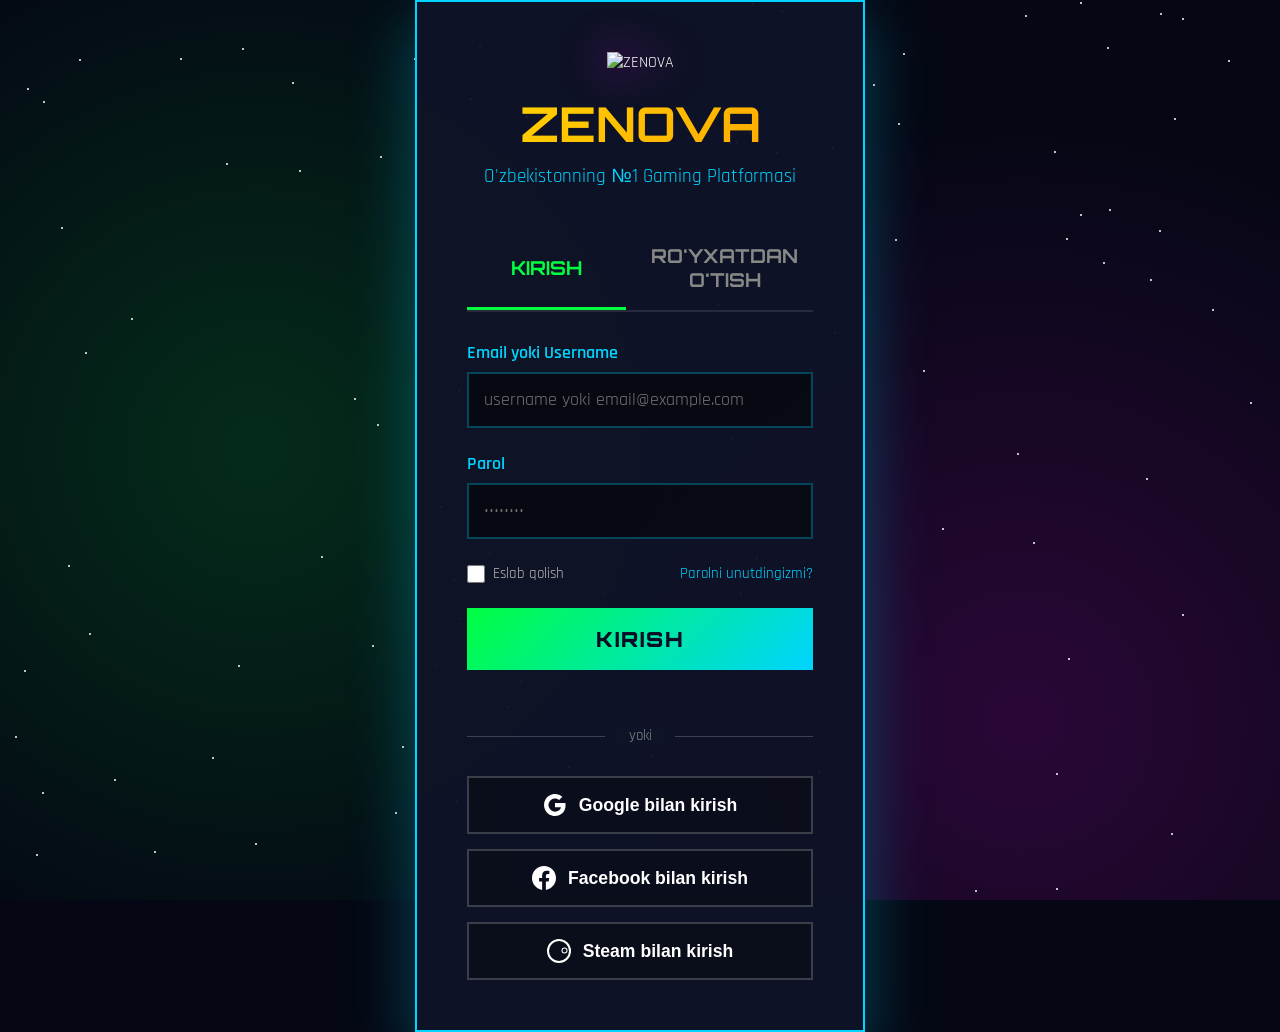
==== auth.html @ 6e126760 "Add files via upload" ====
<!DOCTYPE html>
<html lang="uz">
<head>
    <meta charset="UTF-8">
    <meta name="viewport" content="width=device-width, initial-scale=1.0">
    <title>Kirish - ZENOVA</title>
    <link rel="icon" type="image/png" href="img/preview.webp">
    <link href="https://fonts.googleapis.com/css2?family=Orbitron:wght@400;700;900&family=Rajdhani:wght@300;500;700&display=swap" rel="stylesheet">
    <link rel="stylesheet" href="index.html">
    <style>
        :root {
            --primary: #00ff41;
            --secondary: #ff00ff;
            --accent: #00d4ff;
            --dark: #0a0e27;
            --darker: #050814;
        }
        * { margin: 0; padding: 0; box-sizing: border-box; }
        
        body {
            font-family: 'Rajdhani', sans-serif;
            background: var(--darker);
            color: #fff;
            min-height: 100vh;
            display: flex;
            justify-content: center;
            align-items: center;
            position: relative;
            overflow-x: hidden;
        }

        body::before {
            content: '';
            position: fixed;
            inset: 0;
            background: radial-gradient(circle at 20% 50%, rgba(0, 255, 65, 0.15) 0%, transparent 50%),
                        radial-gradient(circle at 80% 80%, rgba(255, 0, 255, 0.15) 0%, transparent 50%);
            animation: bgPulse 15s ease-in-out infinite;
            z-index: 0;
        }

        @keyframes bgPulse { 0%, 100% { opacity: 0.3; } 50% { opacity: 0.8; } }

        /* Animated Stars */
        .stars {
            position: fixed;
            top: 0;
            left: 0;
            width: 100%;
            height: 100%;
            z-index: 1;
        }

        .star {
            position: absolute;
            width: 2px;
            height: 2px;
            background: #fff;
            border-radius: 50%;
            animation: twinkle 3s infinite;
        }

        @keyframes twinkle {
            0%, 100% { opacity: 0.2; }
            50% { opacity: 1; }
        }

        .auth-container {
            position: relative;
            z-index: 10;
            background: rgba(15, 20, 40, 0.95);
            border: 2px solid var(--accent);
            padding: 50px;
            max-width: 450px;
            width: 90%;
            box-shadow: 0 20px 60px rgba(0, 212, 255, 0.3);
        }

        .logo-section {
            text-align: center;
            margin-bottom: 40px;
        }

        .logo-section img {
            width: 100px;
            height: 100px;
            margin-bottom: 20px;
            filter: drop-shadow(0 0 20px rgba(255, 0, 255, 0.7));
            animation: float 3s ease-in-out infinite;
        }

        @keyframes float {
            0%, 100% { transform: translateY(0); }
            50% { transform: translateY(-10px); }
        }

        .logo-section h1 {
            font-family: 'Orbitron', sans-serif;
            font-size: 3em;
            background: linear-gradient(135deg, #FFD700, #FFA500);
            -webkit-background-clip: text;
            -webkit-text-fill-color: transparent;
            margin-bottom: 10px;
        }

        .logo-section p {
            color: var(--accent);
            font-size: 1.2em;
        }

        .tabs {
            display: flex;
            gap: 10px;
            margin-bottom: 30px;
            border-bottom: 2px solid rgba(255, 255, 255, 0.1);
        }

        .tab {
            flex: 1;
            padding: 15px;
            background: transparent;
            border: none;
            color: #888;
            font-size: 1.2em;
            font-weight: 700;
            cursor: pointer;
            transition: all 0.3s;
            font-family: 'Orbitron', sans-serif;
            border-bottom: 3px solid transparent;
        }

        .tab.active {
            color: var(--primary);
            border-bottom-color: var(--primary);
        }

        .form-section {
            display: none;
        }

        .form-section.active {
            display: block;
            animation: fadeIn 0.5s;
        }

        @keyframes fadeIn {
            from { opacity: 0; transform: translateY(10px); }
            to { opacity: 1; transform: translateY(0); }
        }

        .input-group {
            margin-bottom: 25px;
        }

        .input-group label {
            display: block;
            margin-bottom: 8px;
            color: var(--accent);
            font-weight: 600;
            font-size: 1.1em;
        }

        .input-group input {
            width: 100%;
            padding: 15px;
            background: rgba(0, 0, 0, 0.5);
            border: 2px solid rgba(0, 212, 255, 0.3);
            color: #fff;
            font-size: 1.1em;
            font-family: 'Rajdhani', sans-serif;
            transition: all 0.3s;
            outline: none;
        }

        .input-group input:focus {
            border-color: var(--primary);
            box-shadow: 0 0 15px rgba(0, 255, 65, 0.3);
        }

        .remember-forgot {
            display: flex;
            justify-content: space-between;
            align-items: center;
            margin-bottom: 25px;
            font-size: 0.95em;
        }

        .remember-forgot label {
            display: flex;
            align-items: center;
            gap: 8px;
            cursor: pointer;
            color: #bbb;
        }

        .remember-forgot input[type="checkbox"] {
            width: 18px;
            height: 18px;
            cursor: pointer;
        }

        .remember-forgot a {
            color: var(--accent);
            text-decoration: none;
            transition: all 0.3s;
        }

        .remember-forgot a:hover {
            color: var(--primary);
        }

        .btn-primary {
            width: 100%;
            padding: 18px;
            background: linear-gradient(135deg, var(--primary), var(--accent));
            border: none;
            color: var(--dark);
            font-size: 1.3em;
            font-weight: 900;
            font-family: 'Orbitron', sans-serif;
            cursor: pointer;
            transition: all 0.3s;
            text-transform: uppercase;
            letter-spacing: 2px;
            margin-bottom: 25px;
        }

        .btn-primary:hover {
            transform: scale(1.02);
            box-shadow: 0 5px 25px rgba(0, 255, 65, 0.5);
        }

        .divider {
            text-align: center;
            margin: 30px 0;
            position: relative;
        }

        .divider::before,
        .divider::after {
            content: '';
            position: absolute;
            top: 50%;
            width: 40%;
            height: 1px;
            background: rgba(255, 255, 255, 0.2);
        }

        .divider::before { left: 0; }
        .divider::after { right: 0; }

        .divider span {
            background: rgba(15, 20, 40, 0.95);
            padding: 0 15px;
            color: #888;
            font-size: 0.95em;
        }

        .social-login {
            display: flex;
            flex-direction: column;
            gap: 15px;
        }

        .social-btn {
            display: flex;
            align-items: center;
            justify-content: center;
            gap: 12px;
            padding: 15px;
            border: 2px solid rgba(255, 255, 255, 0.2);
            background: rgba(0, 0, 0, 0.3);
            color: #fff;
            font-size: 1.1em;
            font-weight: 700;
            cursor: pointer;
            transition: all 0.3s;
            text-decoration: none;
        }

        .social-btn:hover {
            border-color: var(--accent);
            background: rgba(0, 212, 255, 0.1);
            transform: translateY(-2px);
        }

        .social-btn img {
            width: 24px;
            height: 24px;
        }

        .back-home {
            text-align: center;
            margin-top: 25px;
        }

        .back-home a {
            color: var(--accent);
            text-decoration: none;
            font-size: 1.1em;
            transition: all 0.3s;
        }

        .back-home a:hover {
            color: var(--primary);
        }

        .error-message {
            background: rgba(255, 0, 0, 0.2);
            border: 2px solid #ff0000;
            padding: 12px;
            margin-bottom: 20px;
            color: #ff6666;
            display: none;
        }

        .success-message {
            background: rgba(0, 255, 65, 0.2);
            border: 2px solid var(--primary);
            padding: 12px;
            margin-bottom: 20px;
            color: var(--primary);
            display: none;
        }

        @media (max-width: 768px) {
            .auth-container {
                padding: 30px 20px;
            }
            .logo-section h1 {
                font-size: 2em;
            }
        }
    </style>
</head>
<body>
    <div class="stars" id="stars"></div>

    <div class="auth-container">
        <div class="logo-section">
            <img src="img/preview.webp" alt="ZENOVA">
            <h1>ZENOVA</h1>
            <p>O'zbekistonning №1 Gaming Platformasi</p>
        </div>

        <div class="tabs">
            <button class="tab active" onclick="switchTab('login')">KIRISH</button>
            <button class="tab" onclick="switchTab('register')">RO'YXATDAN O'TISH</button>
        </div>

        <div id="errorMessage" class="error-message"></div>
        <div id="successMessage" class="success-message"></div>

        <!-- LOGIN FORM -->
        <div id="loginForm" class="form-section active">
            <form onsubmit="handleLogin(event)">
                <div class="input-group">
                    <label>Email yoki Username</label>
                    <input type="text" id="loginUsername" required placeholder="username yoki email@example.com">
                </div>

                <div class="input-group">
                    <label>Parol</label>
                    <input type="password" id="loginPassword" required placeholder="••••••••">
                </div>

                <div class="remember-forgot">
                    <label>
                        <input type="checkbox" id="rememberMe">
                        <span>Eslab qolish</span>
                    </label>
                    <a href="#" onclick="alert('Parolni tiklash xizmati tez orada!'); return false;">Parolni unutdingizmi?</a>
                </div>

                <button type="submit" class="btn-primary">KIRISH</button>
            </form>

            <div class="divider">
                <span>yoki</span>
            </div>

            <div class="social-login">
                <button class="social-btn" onclick="socialLogin('google')">
                    <svg width="24" height="24" viewBox="0 0 24 24"><path fill="#fff" d="M22.56 12.25c0-.78-.07-1.53-.2-2.25H12v4.26h5.92c-.26 1.37-1.04 2.53-2.21 3.31v2.77h3.57c2.08-1.92 3.28-4.74 3.28-8.09z"/><path fill="#fff" d="M12 23c2.97 0 5.46-.98 7.28-2.66l-3.57-2.77c-.98.66-2.23 1.06-3.71 1.06-2.86 0-5.29-1.93-6.16-4.53H2.18v2.84C3.99 20.53 7.7 23 12 23z"/><path fill="#fff" d="M5.84 14.09c-.22-.66-.35-1.36-.35-2.09s.13-1.43.35-2.09V7.07H2.18C1.43 8.55 1 10.22 1 12s.43 3.45 1.18 4.93l2.85-2.22.81-.62z"/><path fill="#fff" d="M12 5.38c1.62 0 3.06.56 4.21 1.64l3.15-3.15C17.45 2.09 14.97 1 12 1 7.7 1 3.99 3.47 2.18 7.07l3.66 2.84c.87-2.6 3.3-4.53 6.16-4.53z"/></svg>
                    Google bilan kirish
                </button>

                <button class="social-btn" onclick="socialLogin('facebook')">
                    <svg width="24" height="24" viewBox="0 0 24 24"><path fill="#fff" d="M24 12.073c0-6.627-5.373-12-12-12s-12 5.373-12 12c0 5.99 4.388 10.954 10.125 11.854v-8.385H7.078v-3.47h3.047V9.43c0-3.007 1.792-4.669 4.533-4.669 1.312 0 2.686.235 2.686.235v2.953H15.83c-1.491 0-1.956.925-1.956 1.874v2.25h3.328l-.532 3.47h-2.796v8.385C19.612 23.027 24 18.062 24 12.073z"/></svg>
                    Facebook bilan kirish
                </button>

                <button class="social-btn" onclick="socialLogin('steam')">
                    <svg width="24" height="24" viewBox="0 0 24 24"><path fill="#fff" d="M12 2a10 10 0 0 1 10 10 10 10 0 0 1-10 10A10 10 0 0 1 2 12 10 10 0 0 1 12 2m0-2a12 12 0 0 0-12 12 12 12 0 0 0 12 12 12 12 0 0 0 12-12A12 12 0 0 0 12 0zm5.5 8.5a3 3 0 0 1 3 3 3 3 0 0 1-3 3 3 3 0 0 1-3-3 3 3 0 0 1 3-3m0 1a2 2 0 0 0-2 2 2 2 0 0 0 2 2 2 2 0 0 0 2-2 2 2 0 0 0-2-2z"/></svg>
                    Steam bilan kirish
                </button>
            </div>
        </div>

        <!-- REGISTER FORM -->
        <div id="registerForm" class="form-section">
            <form onsubmit="handleRegister(event)">
                <div class="input-group">
                    <label>Username</label>
                    <input type="text" id="regUsername" required placeholder="username" minlength="3">
                </div>

                <div class="input-group">
                    <label>Email</label>
                    <input type="email" id="regEmail" required placeholder="email@example.com">
                </div>

                <div class="input-group">
                    <label>Parol</label>
                    <input type="password" id="regPassword" required placeholder="••••••••" minlength="6">
                </div>

                <div class="input-group">
                    <label>Parolni tasdiqlang</label>
                    <input type="password" id="regConfirmPassword" required placeholder="••••••••" minlength="6">
                </div>

                <div class="remember-forgot">
                    <label>
                        <input type="checkbox" required>
                        <span>Men <a href="#" style="color: var(--accent);">Shartlar</a>ni qabul qilaman</span>
                    </label>
                </div>

                <button type="submit" class="btn-primary">RO'YXATDAN O'TISH</button>
            </form>

            <div class="divider">
                <span>yoki</span>
            </div>

            <div class="social-login">
                <button class="social-btn" onclick="socialLogin('google')">
                    <svg width="24" height="24" viewBox="0 0 24 24"><path fill="#fff" d="M22.56 12.25c0-.78-.07-1.53-.2-2.25H12v4.26h5.92c-.26 1.37-1.04 2.53-2.21 3.31v2.77h3.57c2.08-1.92 3.28-4.74 3.28-8.09z"/><path fill="#fff" d="M12 23c2.97 0 5.46-.98 7.28-2.66l-3.57-2.77c-.98.66-2.23 1.06-3.71 1.06-2.86 0-5.29-1.93-6.16-4.53H2.18v2.84C3.99 20.53 7.7 23 12 23z"/><path fill="#fff" d="M5.84 14.09c-.22-.66-.35-1.36-.35-2.09s.13-1.43.35-2.09V7.07H2.18C1.43 8.55 1 10.22 1 12s.43 3.45 1.18 4.93l2.85-2.22.81-.62z"/><path fill="#fff" d="M12 5.38c1.62 0 3.06.56 4.21 1.64l3.15-3.15C17.45 2.09 14.97 1 12 1 7.7 1 3.99 3.47 2.18 7.07l3.66 2.84c.87-2.6 3.3-4.53 6.16-4.53z"/></svg>
                    Google bilan ro'yxatdan o'tish
                </button>

                <button class="social-btn" onclick="socialLogin('facebook')">
                    <svg width="24" height="24" viewBox="0 0 24 24"><path fill="#fff" d="M24 12.073c0-6.627-5.373-12-12-12s-12 5.373-12 12c0 5.99 4.388 10.954 10.125 11.854v-8.385H7.078v-3.47h3.047V9.43c0-3.007 1.792-4.669 4.533-4.669 1.312 0 2.686.235 2.686.235v2.953H15.83c-1.491 0-1.956.925-1.956 1.874v2.25h3.328l-.532 3.47h-2.796v8.385C19.612 23.027 24 18.062 24 12.073z"/></svg>
                    Facebook bilan ro'yxatdan o'tish
                </button>

                <button class="social-btn" onclick="socialLogin('steam')">
                    <svg width="24" height="24" viewBox="0 0 24 24"><path fill="#fff" d="M12 2a10 10 0 0 1 10 10 10 10 0 0 1-10 10A10 10 0 0 1 2 12 10 10 0 0 1 12 2m0-2a12 12 0 0 0-12 12 12 12 0 0 0 12 12 12 12 0 0 0 12-12A12 12 0 0 0 12 0zm5.5 8.5a3 3 0 0 1 3 3 3 3 0 0 1-3 3 3 3 0 0 1-3-3 3 3 0 0 1 3-3m0 1a2 2 0 0 0-2 2 2 2 0 0 0 2 2 2 2 0 0 0 2-2 2 2 0 0 0-2-2z"/></svg>
                    Steam bilan ro'yxatdan o'tish
                </button>
            </div>
        </div>

    <script>
        // Create stars
        function createStars() {
            const starsContainer = document.getElementById('stars');
            for (let i = 0; i < 100; i++) {
                const star = document.createElement('div');
                star.className = 'star';
                star.style.left = Math.random() * 100 + '%';
                star.style.top = Math.random() * 100 + '%';
                star.style.animationDelay = Math.random() * 3 + 's';
                starsContainer.appendChild(star);
            }
        }
        createStars();

        // Switch tabs
        function switchTab(tab) {
            const tabs = document.querySelectorAll('.tab');
            const forms = document.querySelectorAll('.form-section');
            
            tabs.forEach(t => t.classList.remove('active'));
            forms.forEach(f => f.classList.remove('active'));
            
            if (tab === 'login') {
                tabs[0].classList.add('active');
                document.getElementById('loginForm').classList.add('active');
            } else {
                tabs[1].classList.add('active');
                document.getElementById('registerForm').classList.add('active');
            }
            
            hideMessages();
        }

        // Show error message
        function showError(message) {
            const errorDiv = document.getElementById('errorMessage');
            errorDiv.textContent = message;
            errorDiv.style.display = 'block';
            setTimeout(() => errorDiv.style.display = 'none', 5000);
        }

        // Show success message
        function showSuccess(message) {
            const successDiv = document.getElementById('successMessage');
            successDiv.textContent = message;
            successDiv.style.display = 'block';
            setTimeout(() => successDiv.style.display = 'none', 3000);
        }

        // Hide messages
        function hideMessages() {
            document.getElementById('errorMessage').style.display = 'none';
            document.getElementById('successMessage').style.display = 'none';
        }

        // Handle Login
        function handleLogin(e) {
            e.preventDefault();
            
            const username = document.getElementById('loginUsername').value;
            const password = document.getElementById('loginPassword').value;
            const remember = document.getElementById('rememberMe').checked;
            
            // Demo - haqiqiy backendga ulanish kerak
            if (username && password) {
                const userData = {
                    username: username,
                    loginTime: new Date().toISOString(),
                    remember: remember
                };
                
                localStorage.setItem('zenovaUser', JSON.stringify(userData));
                localStorage.setItem('zenovaLoggedIn', 'true');
                
                showSuccess('Muvaffaqiyatli kirdingiz! Yo\'naltirilmoqda...');
                
                setTimeout(() => {
                    window.location.href = 'index.html';
                }, 1500);
            } else {
                showError('Iltimos, barcha maydonlarni to\'ldiring!');
            }
        }

        // Handle Register
        function handleRegister(e) {
            e.preventDefault();
            
            const username = document.getElementById('regUsername').value;
            const email = document.getElementById('regEmail').value;
            const password = document.getElementById('regPassword').value;
            const confirmPassword = document.getElementById('regConfirmPassword').value;
            
            // Validation
            if (username.length < 3) {
                showError('Username kamida 3 ta belgidan iborat bo\'lishi kerak!');
                return;
            }
            
            if (password.length < 6) {
                showError('Parol kamida 6 ta belgidan iborat bo\'lishi kerak!');
                return;
            }
            
            if (password !== confirmPassword) {
                showError('Parollar mos kelmayapti!');
                return;
            }
            
            // Demo - haqiqiy backendga ulanish kerak
            const userData = {
                username: username,
                email: email,
                registerTime: new Date().toISOString(),
                score: 0
            };
            
            localStorage.setItem('zenovaUser', JSON.stringify(userData));
            localStorage.setItem('zenovaLoggedIn', 'true');
            
            showSuccess('Ro\'yxatdan o\'tdingiz! Yo\'naltirilmoqda...');
            
            setTimeout(() => {
                window.location.href = 'index.html';
            }, 1500);
        }

        // Social Login
        function socialLogin(provider) {
            showSuccess(provider.charAt(0).toUpperCase() + provider.slice(1) + ' bilan kirish tez orada!');

        }
    </script>
</body>
</html>
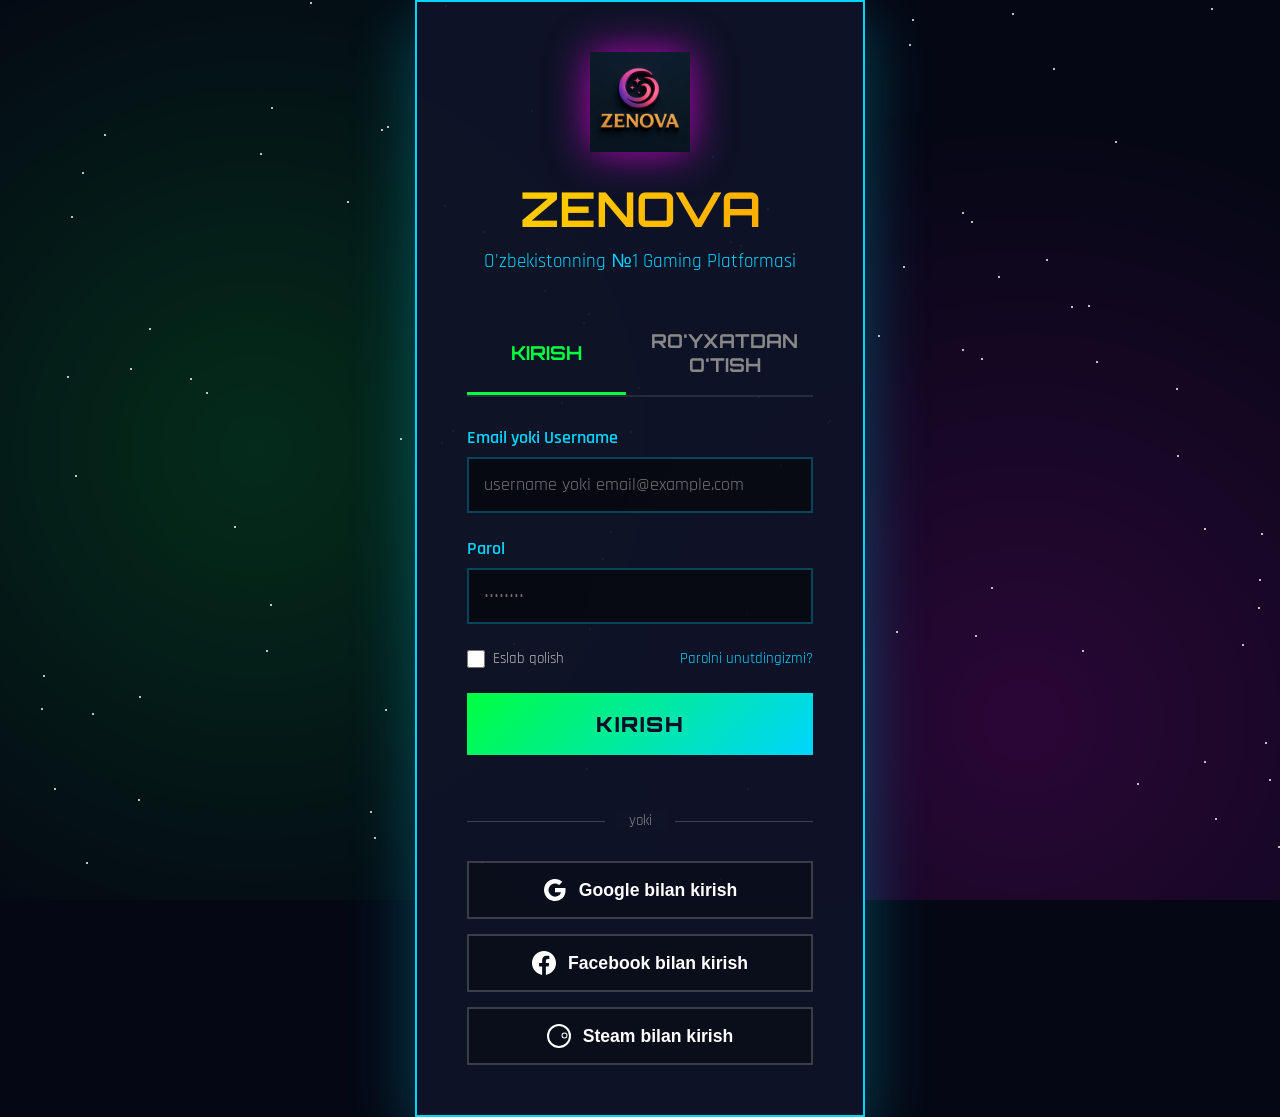
==== commit 64b07581: "Update auth.html" ====
--- a/auth.html
+++ b/auth.html
@@ -338,7 +338,7 @@
 
     <div class="auth-container">
         <div class="logo-section">
-            <img src="img/preview.webp" alt="ZENOVA">
+            <img src="logo.png" alt="ZENOVA">
             <h1>ZENOVA</h1>
             <p>O'zbekistonning №1 Gaming Platformasi</p>
         </div>
